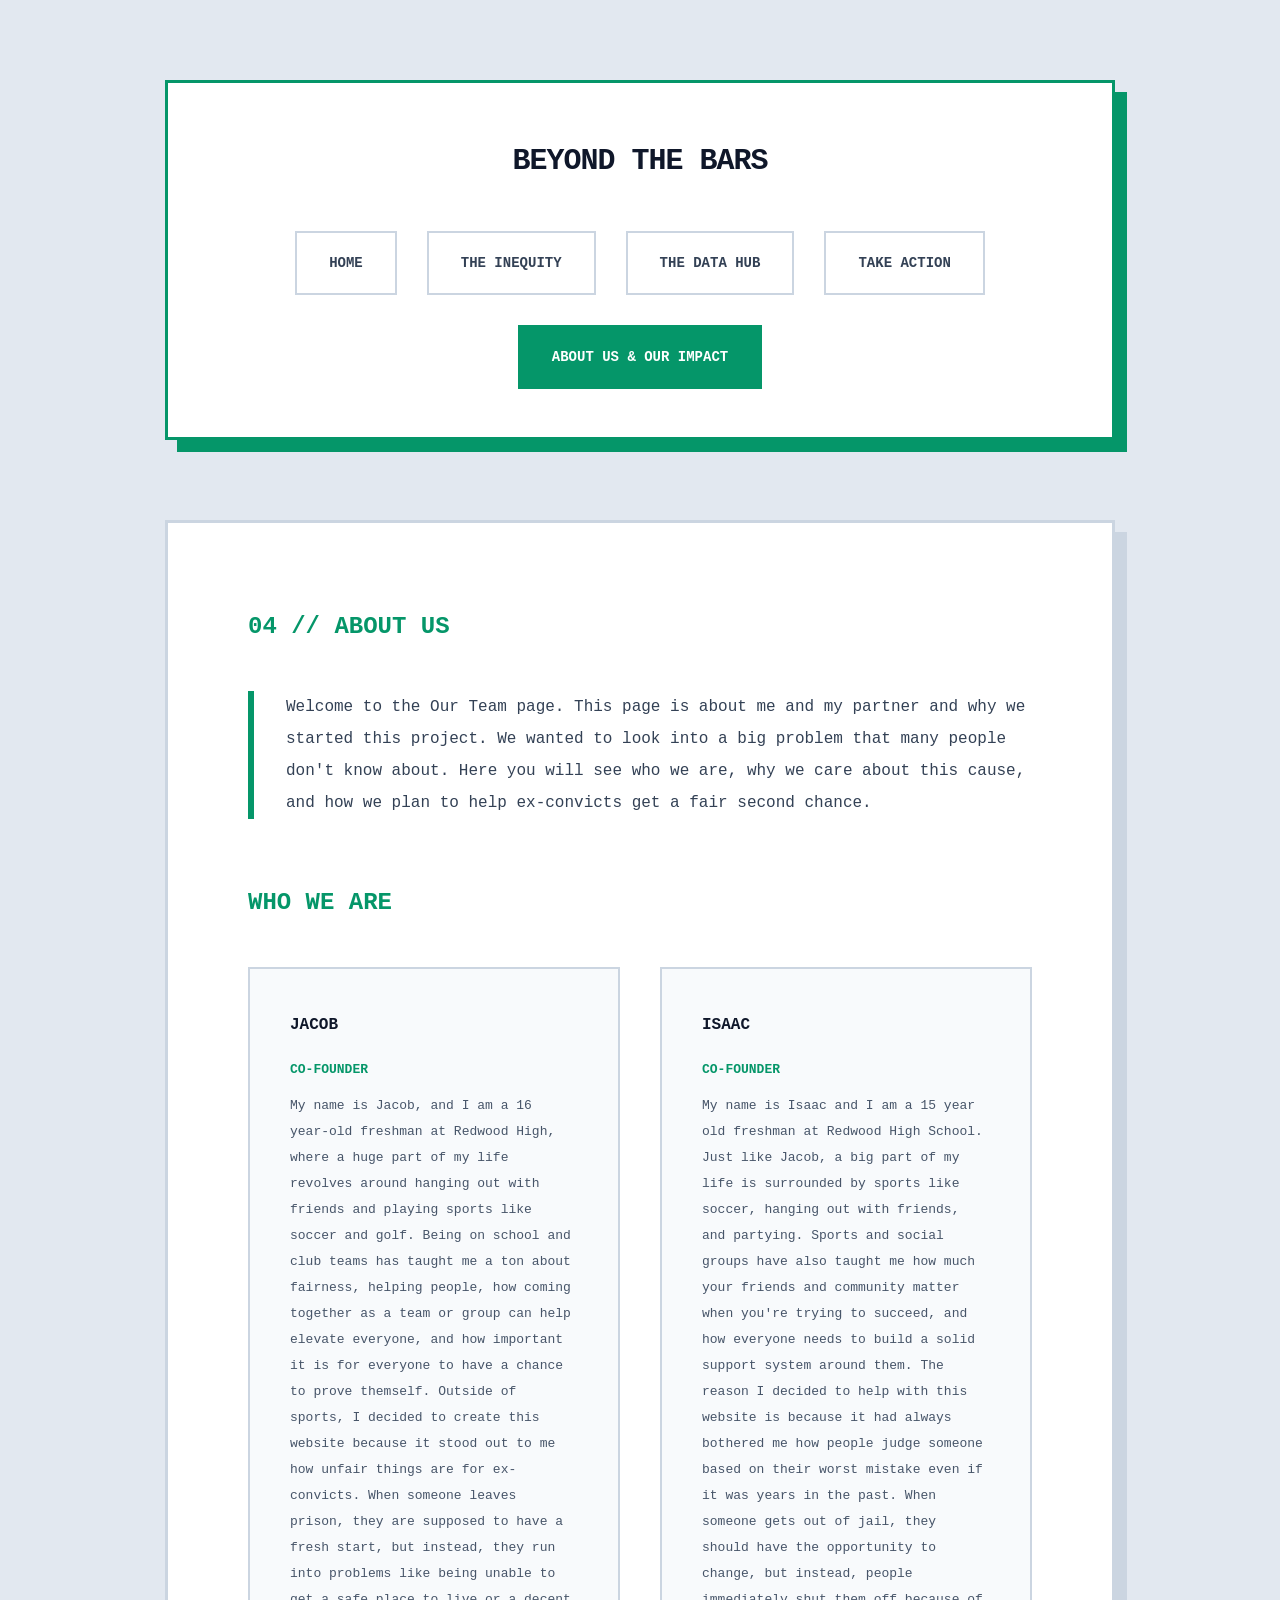
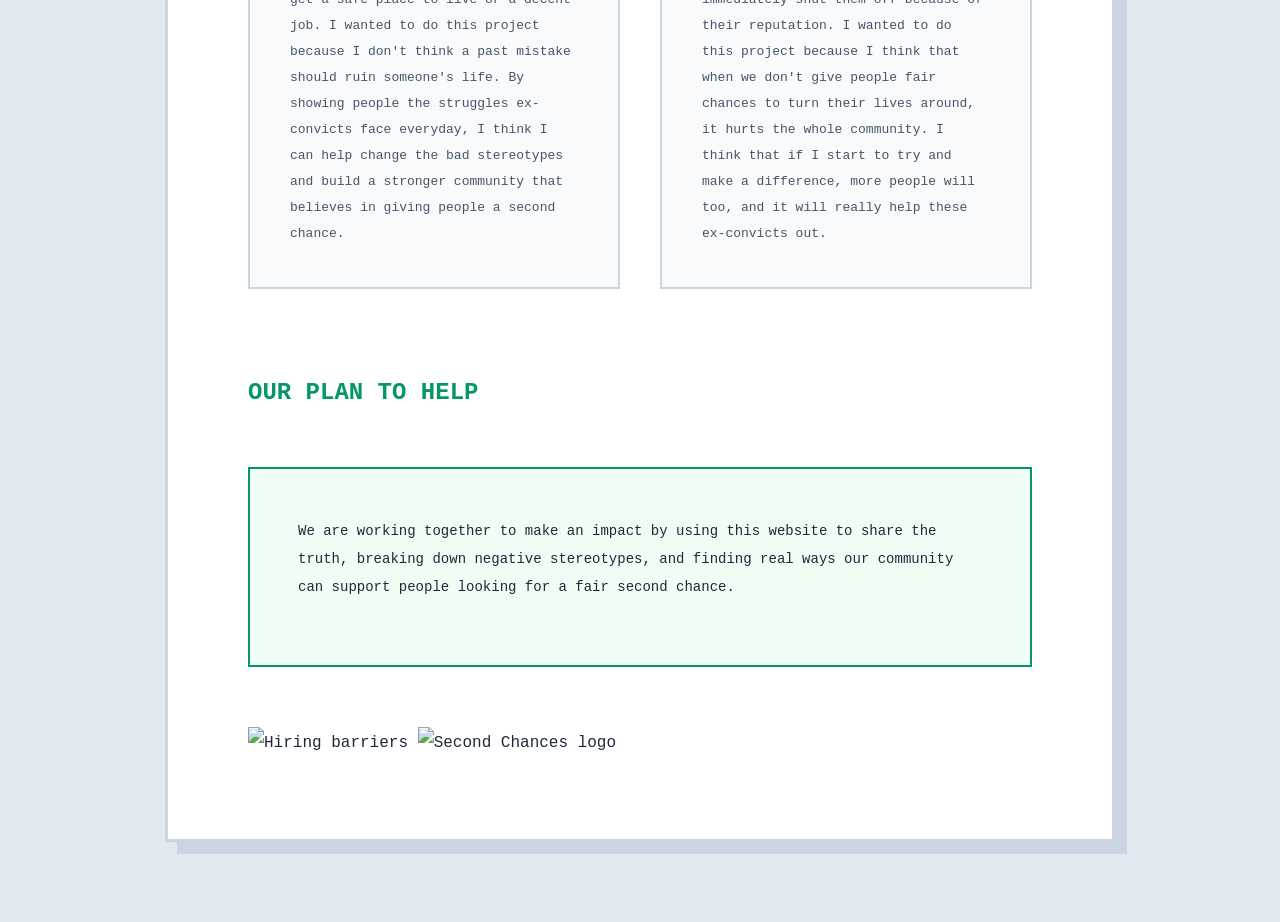
==== about.html @ 2984801b "changes" ====
<!DOCTYPE html>
<html lang="en">
<head>
    <meta charset="UTF-8">
    <meta name="viewport" content="width=device-width, initial-scale=1.0">
    <title>Beyond the Bars</title>
    <link rel="stylesheet" href="styles.css">
</head>
<body>

<div class="nav-container">
    <div class="site-title">Beyond the Bars</div>
    <nav class="nav-links">
        <a href="index.html">Home</a>
        <a href="inequity.html">The Inequity</a>
        <a href="data.html">The Data Hub</a>
        <a href="action.html">Take Action</a>
        <a href="about.html" class="active">About Us & Our Impact</a>
    </nav>
</div>

<main>
    <h2 class="section-header">04 // About Us</h2>

    <p class="page-intro">Welcome to the Our Team page. This page is about me and my partner and why we started this project. We wanted to look into a big problem that many people don't know about. Here you will see who we are, why we care about this cause, and how we plan to help ex-convicts get a fair second chance.</p>

    <h2 class="section-header" style="margin-top: 40px;">Who We Are</h2>

    <div class="grid-menu" style="margin-top: 20px;">
        
        <div class="interactive-card" style="cursor: default;">
            <h3>JACOB</h3>
            <span class="profile-role" style="font-weight: bold; color: #059669; text-transform: uppercase; font-size: 13px; display: block; margin-bottom: 10px;">Co-Founder</span>
            <p style="font-size: 13px; line-height: 2.0; color: #475569;">My name is Jacob, and I am a 16 year-old freshman at Redwood High, where a huge part of my life revolves around hanging out with friends and playing sports like soccer and golf. Being on school and club teams has taught me a ton about fairness, helping people, how coming together as a team or group can help elevate everyone, and how important it is for everyone to have a chance to prove themself. Outside of sports, I decided to create this website because it stood out to me how unfair things are for ex-convicts. When someone leaves prison, they are supposed to have a fresh start, but instead, they run into problems like being unable to get a safe place to live or a decent job. I wanted to do this project because I don't think a past mistake should ruin someone's life. By showing people the struggles ex-convicts face everyday, I think I can help change the bad stereotypes and build a stronger community that believes in giving people a second chance.</p>
        </div>

        <div class="interactive-card" style="cursor: default;">
            <h3>ISAAC</h3>
            <span class="profile-role" style="font-weight: bold; color: #059669; text-transform: uppercase; font-size: 13px; display: block; margin-bottom: 10px;">Co-Founder</span>
            <p style="font-size: 13px; line-height: 2.0; color: #475569;">My name is Isaac and I am a 15 year old freshman at Redwood High School. Just like Jacob, a big part of my life is surrounded by sports like soccer, hanging out with friends, and partying. Sports and social groups have also taught me how much your friends and community matter when you're trying to succeed, and how everyone needs to build a solid support system around them. The reason I decided to help with this website is because it had always bothered me how people judge someone based on their worst mistake even if it was years in the past. When someone gets out of jail, they should have the opportunity to change, but instead, people immediately shut them off because of their reputation. I wanted to do this project because I think that when we don't give people fair chances to turn their lives around, it hurts the whole community. I think that if I start to try and make a difference, more people will too, and it will really help these ex-convicts out.</p>
        </div>

    </div>

    <h2 class="section-header" style="margin-top: 80px;">Our Plan To Help</h2>
    
    <div class="detail-display-panel active">
        <p id="detail-text">We are working together to make an impact by using this website to share the truth, breaking down negative stereotypes, and finding real ways our community can support people looking for a fair second chance.</p>
    </div>
    
    <div class="home-card-images" style="margin-top: 60px;">
        <img src="image_b9d9db.png" alt="Hiring barriers" class="card-photo">
        <img src="B3670EBD-22E5-4513-84E0-EB4844BD3084.png" alt="Second Chances logo" class="card-photo">
    </div>
</main>

</body>
</html>
---- styles.css ----
/* style.css */

* {
    box-sizing: border-box;
    margin: 0;
    padding: 0;
}

body {
    font-family: 'Courier New', Courier, monospace; /* Keeps the large, raw monospace type */
    background-color: #e2e8f0; /* Bright, clean light slate background */
    color: #1e293b; /* Dark text for high readability */
    padding: 80px 40px; /* Double-spaced padding */
    display: flex;
    flex-direction: column;
    align-items: center;
    line-height: 2.0; /* Global double spacing for regular text elements */
}

/* Structural Neo-Brutalist Header */
.nav-container {
    width: 100%;
    max-width: 950px;
    background-color: #ffffff; /* Sharp white contrast box */
    border: 3px solid #059669; /* Thick, bold electric mint border */
    padding: 48px; /* Double-spaced inner container padding */
    display: flex;
    flex-direction: column;
    align-items: center;
    gap: 40px; /* Double-spaced gap between title and navigation links */
    box-shadow: 12px 12px 0px #059669; /* Thick flat offset shadow */
    margin-bottom: 80px; /* Double-spaced margin below the main header */
}

.logo-area {
    display: flex;
    align-items: center;
    gap: 32px; /* Double-spaced gap between the logo image and brand title text */
}

.logo-img {
    width: 60px;
    height: 60px;
    border: 3px solid #059669; /* Match mint theme */
    object-fit: cover;
}

.site-title {
    font-size: 30px; 
    font-weight: 900;
    color: #0f172a;
    text-transform: uppercase;
    letter-spacing: -1px;
}

/* Geometric Navigation Menu Links */
.nav-links {
    display: flex;
    flex-wrap: wrap;
    justify-content: center;
    gap: 30px; /* Double-spaced horizontal gap spacing between navigation buttons */
}

.nav-links a {
    color: #334155;
    text-decoration: none;
    font-size: 14px;
    font-weight: bold;
    text-transform: uppercase;
    padding: 16px 32px; /* Double-spaced clickable area padding around text */
    border: 2px solid #cbd5e1;
    transition: all 0.15s ease;
}

.nav-links a:hover {
    color: #059669;
    border-color: #059669;
    background-color: #ecfdf5; /* Soft mint hover glow */
}

/* Stark toggle state for active item */
.nav-links a.active {
    color: #ffffff;
    background-color: #059669; /* Solid vibrant mint block filling the active link */
    border-color: #059669;
}

/* Core Main Window Module */
main {
    width: 100%;
    max-width: 950px;
    background-color: #ffffff;
    border: 3px solid #cbd5e1;
    padding: 80px; /* Double-spaced interior padding for main body box */
    box-shadow: 12px 12px 0px #cbd5e1; /* Large offset shadow block */
}

.page-intro {
    font-size: 16px;
    line-height: 2.0; /* Strict double spacing for intro paragraphs */
    color: #334155;
    margin-bottom: 60px; /* Double-spaced separation margin */
    border-left: 6px solid #059669; /* Extra thick mint vertical flag line */
    padding-left: 32px; /* Double-spaced left text indentation */
}

.section-header {
    font-size: 24px;
    font-weight: 800;
    color: #059669; /* Mint green headings */
    text-transform: uppercase;
    margin-bottom: 40px; /* Double-spaced gap below sections */
}

/* Sharp Asymmetrical Grid Cards */
.grid-menu {
    display: grid;
    grid-template-columns: repeat(auto-fit, minmax(200px, 1fr));
    gap: 40px; /* Double-spaced grid row and column spacing */
    margin-top: 80px; /* Double-spaced separation from body content */
}

.interactive-card {
    background-color: #f8fafc;
    border: 2px solid #cbd5e1;
    padding: 40px; /* Double-spaced cell spacing inner container padding */
    cursor: pointer;
    transition: all 0.2s ease;
}

.interactive-card:hover {
    border-color: #059669;
    transform: translate(-4px, -4px);
    box-shadow: 8px 8px 0px #059669;
}

.interactive-card.selected {
    border-color: #059669;
    background-color: #f0fdf4; /* Light mint card fill when clicked */
    box-shadow: 8px 8px 0px #059669;
}

.interactive-card h3 {
    font-size: 16px;
    color: #0f172a;
    text-transform: uppercase;
    margin-bottom: 16px; /* Double-spaced margin below element headers */
}

.interactive-card p {
    font-size: 13px;
    color: #475569;
    line-height: 2.0; /* Double spacing within description fragments */
}

/* Split-Panel Detail Readout Box (Home Page Dynamic Box) */
.detail-display-panel {
    margin-top: 50px; /* Double-spaced vertical offset separation */
    background-color: #f8fafc;
    border: 2px dashed #059669;
    padding: 48px; /* Double-spaced data print box block interior */
    min-height: 200px; /* Expanded layout footprint height */
}

.detail-display-panel.active {
    border-style: solid;
    background-color: #f0fdf4;
}

#detail-text {
    font-size: 14px;
    line-height: 2.0; /* Strict double spacing inside the live console readouts */
    color: #1e293b;
}

/* Clean list setups for content pages */
.question-list {
    list-style: none;
    margin-top: 40px; /* Double-spaced offset from section divider */
}

.question-list li {
    background-color: #f8fafc;
    padding: 32px; /* Double-spaced question entry row height */
    border: 1px solid #cbd5e1;
    margin-bottom: 24px; /* Double-spaced gaps separating the multi-part choices */
    font-size: 15px;
    line-height: 2.0; /* Strict double text space rendering */
}

.question-list li strong {
    color: #059669;
}

/* Dropdown Inline Slide-Out Panel */
.inline-panel {
    display: none; 
    margin-top: 30px; /* Double-spaced split height separation */
    background-color: #f8fafc;
    border-top: 2px dashed #059669;
    padding: 40px 0 0 0; /* Expanded top offset container space */
    width: 100%;
}

/* Triggers when interactive card block holds the active '.selected' state */
.interactive-card.selected .inline-panel {
    display: block;
}

/* Data Notes Text Formats inside dropdowns */
.notes-breakdown {
    text-align: left;
    margin-top: 30px; /* Double-spaced block margin */
}

.note-item {
    margin-bottom: 36px; /* Strict double spacing between separate notes blocks */
    padding-bottom: 24px; /* Strict double padding before decorative lines */
    border-bottom: 1px dashed #cbd5e1;
}

.note-item:last-child {
    border-bottom: none;
    margin-bottom: 0;
    padding-bottom: 0;
}

.note-item h4 {
    color: #0f172a;
    font-size: 15px;
    text-transform: uppercase;
    margin-bottom: 12px; /* Double-spaced block text title gap */
}

.note-item p {
    color: #334155;
    font-size: 14px;
    line-height: 2.0; /* Core research text data double-spacing */
    margin: 0;
}

.content-placeholder {
    margin-top: 60px; /* Double-spaced system break spacing */
    padding: 40px; /* Double-spaced internal area size */
    border: 2px dashed #cbd5e1;
    color: #64748b;
    font-style: italic;
    font-size: 14px;
    line-height: 2.0;
}
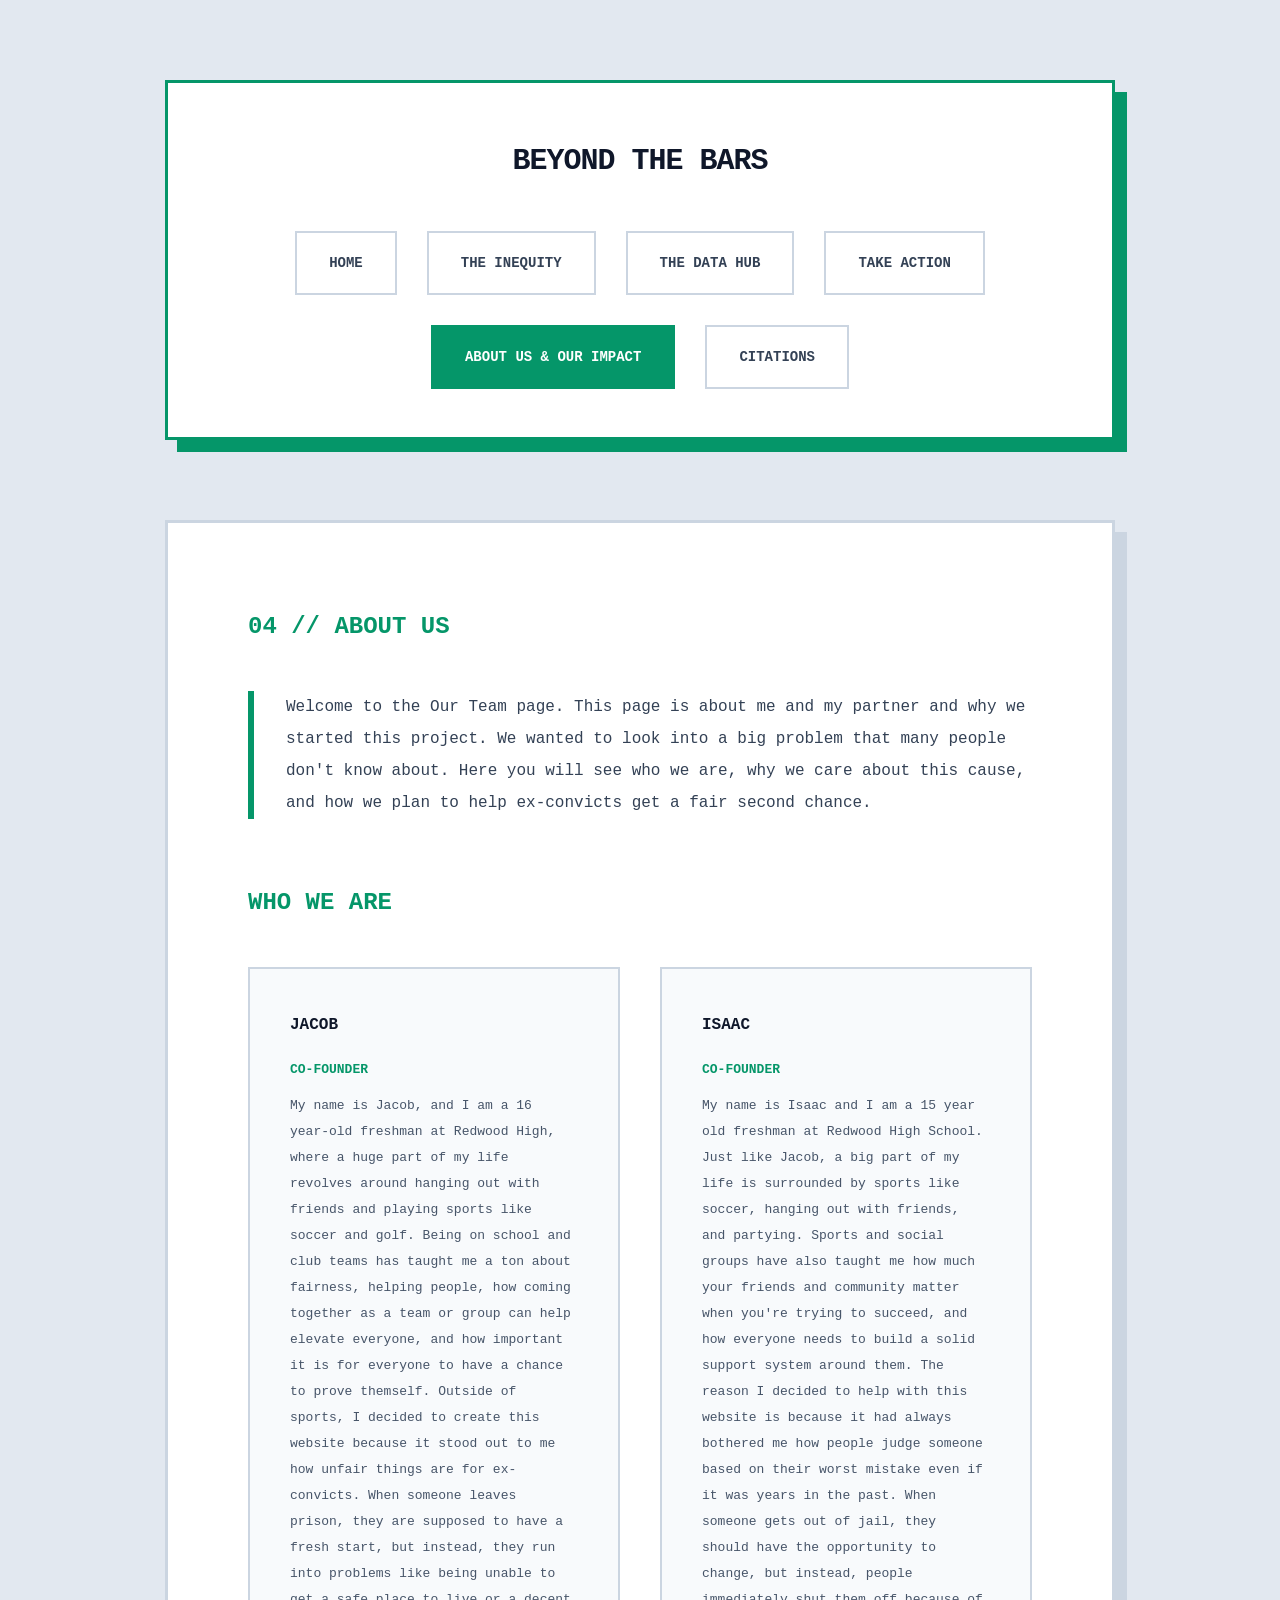
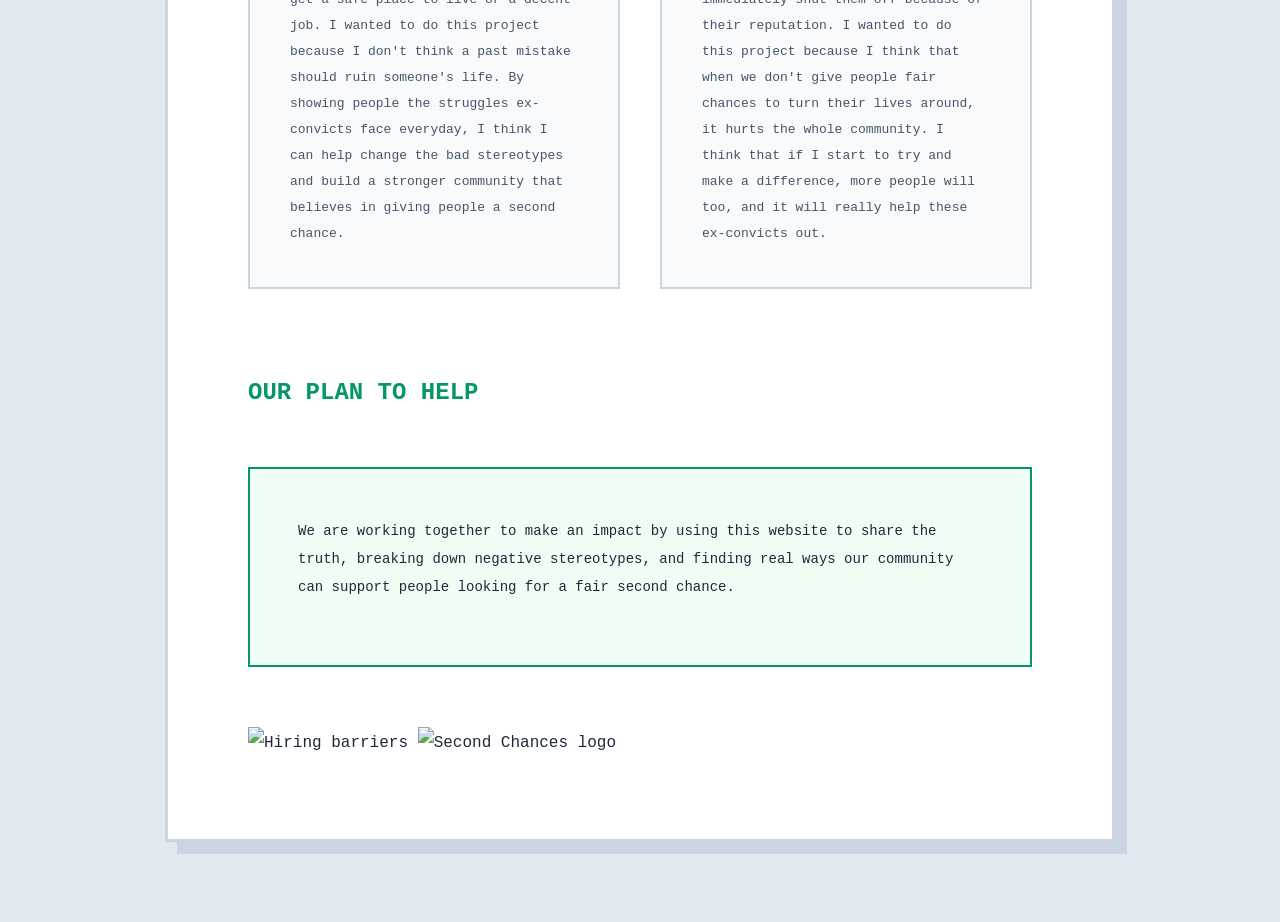
==== commit 7e02a95f: "changes" ====
--- a/about.html
+++ b/about.html
@@ -16,6 +16,7 @@
         <a href="data.html">The Data Hub</a>
         <a href="action.html">Take Action</a>
         <a href="about.html" class="active">About Us & Our Impact</a>
+        <a href="citations.html">Citations</a>
     </nav>
 </div>
 
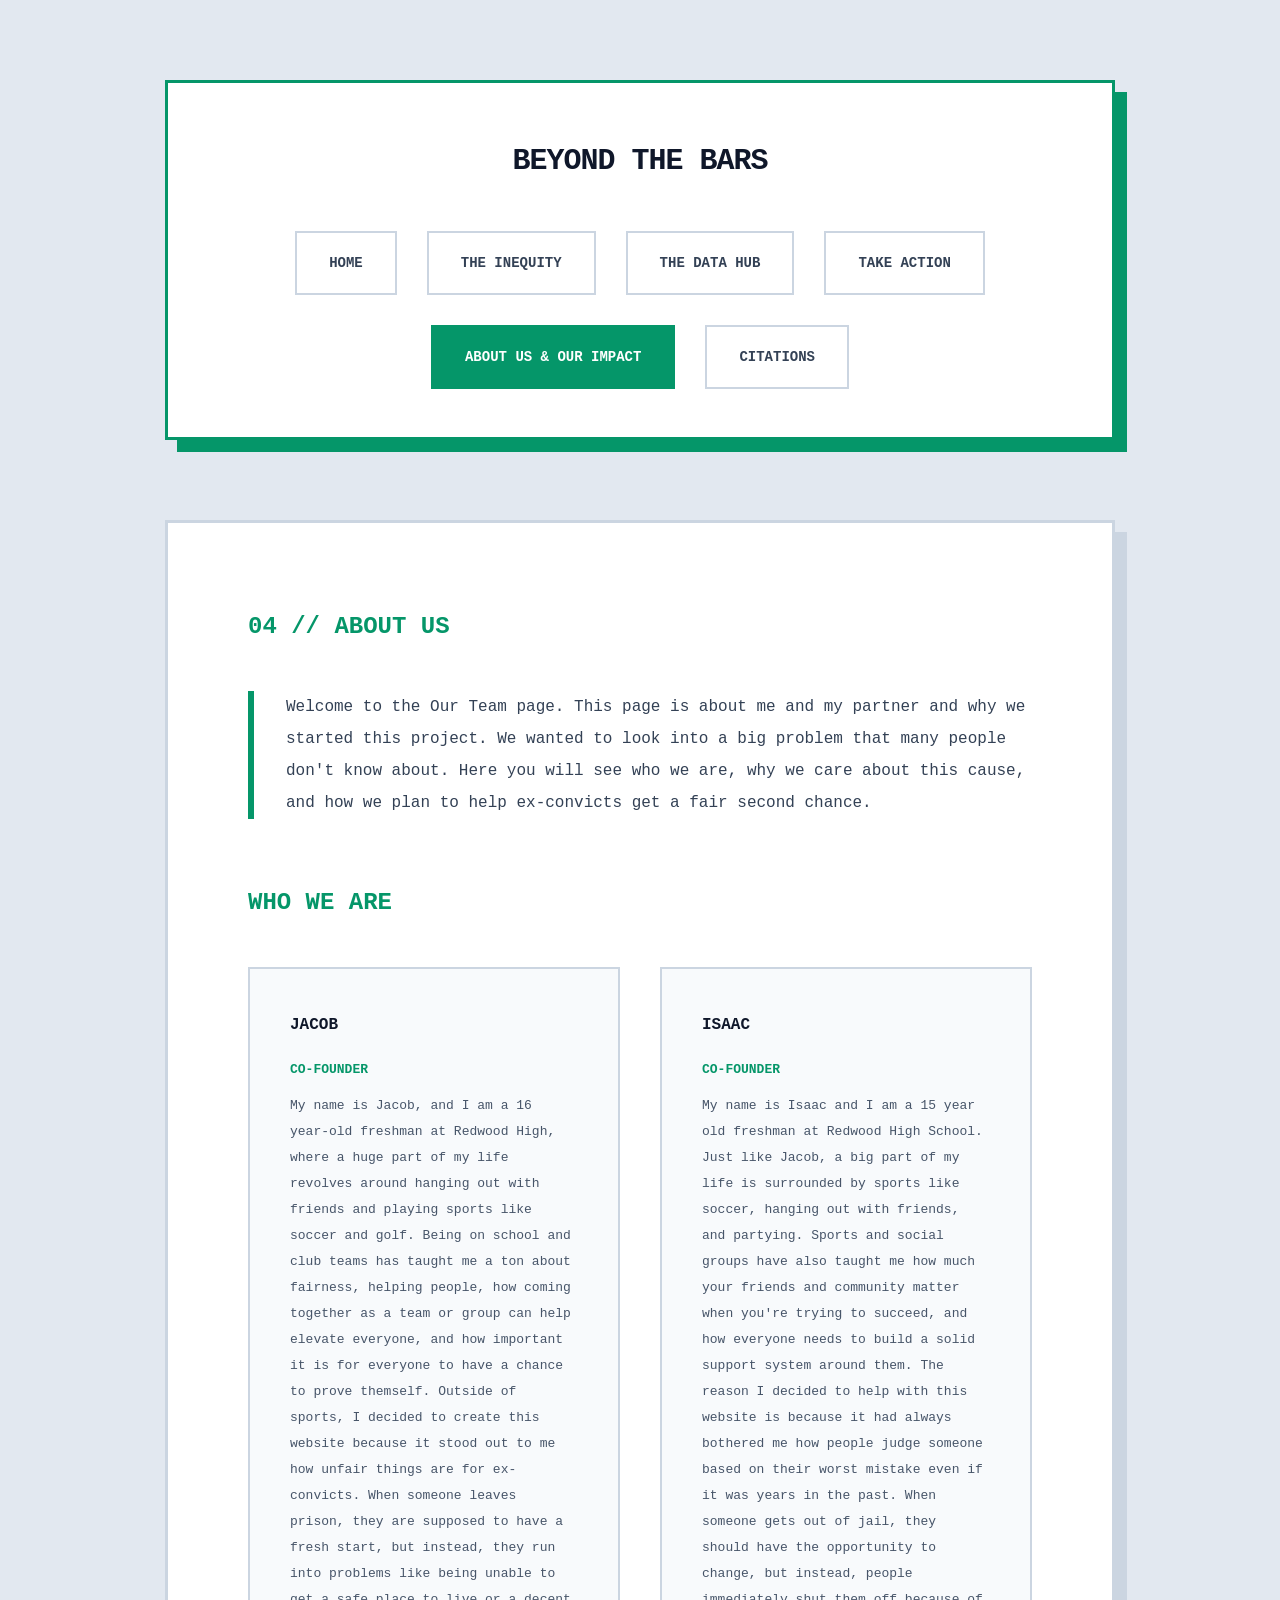
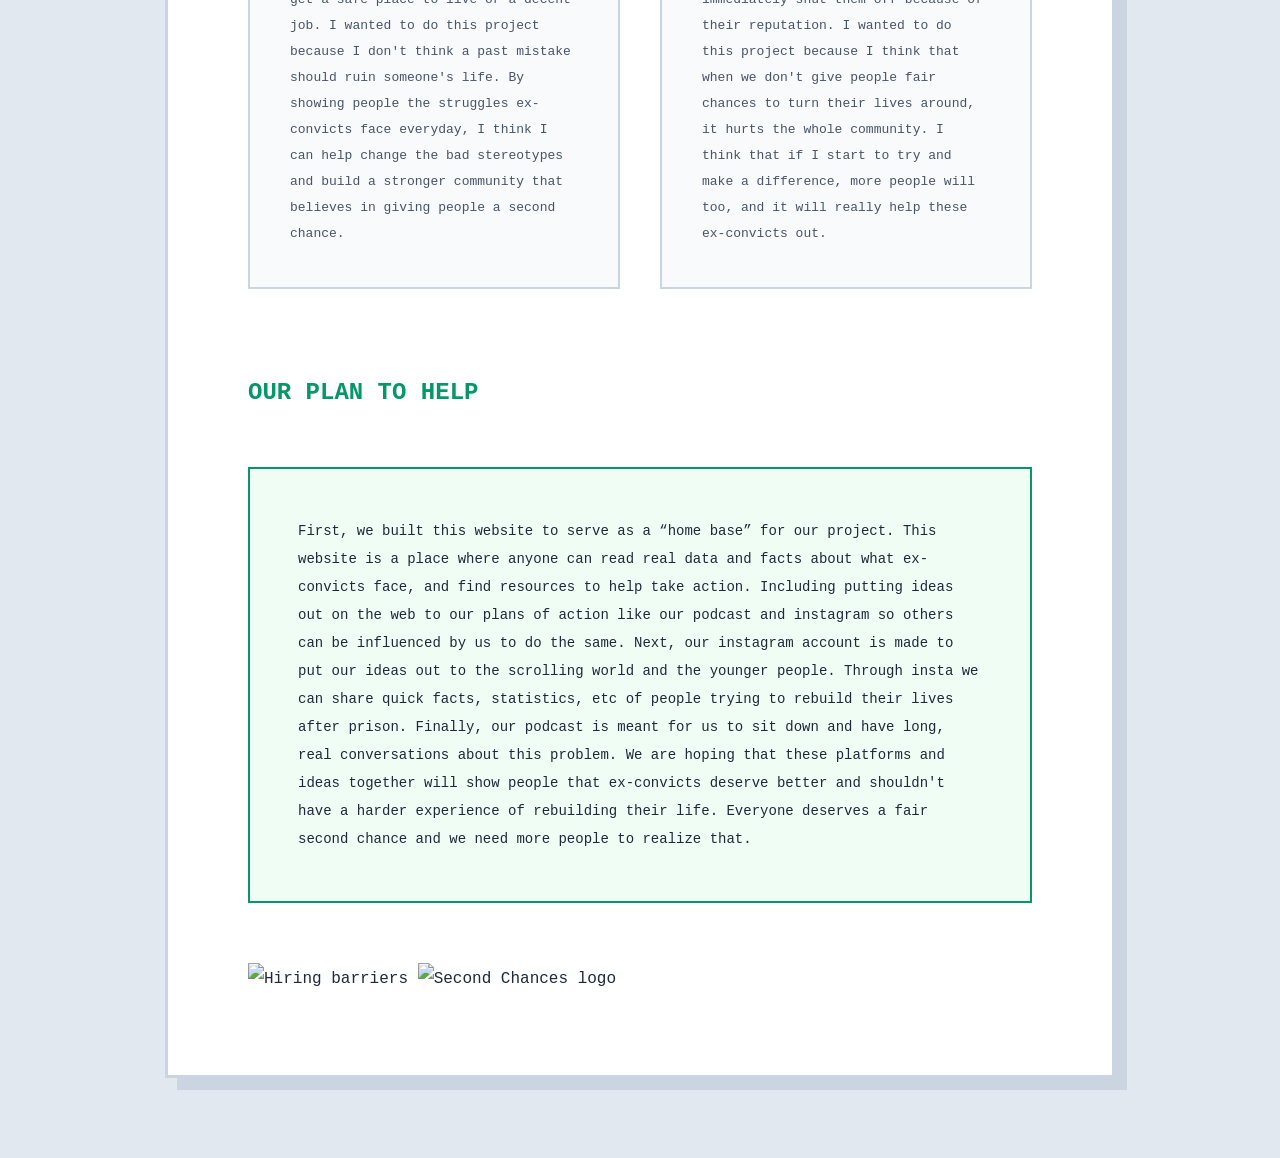
==== commit 4c88175c: "changes" ====
--- a/about.html
+++ b/about.html
@@ -46,7 +46,12 @@
     <h2 class="section-header" style="margin-top: 80px;">Our Plan To Help</h2>
     
     <div class="detail-display-panel active">
-        <p id="detail-text">We are working together to make an impact by using this website to share the truth, breaking down negative stereotypes, and finding real ways our community can support people looking for a fair second chance.</p>
+        <p id="detail-text">First, we built this website to serve as a “home base” for our project. This website is a place where anyone can read real data and facts about what ex-convicts face, and find resources to help take action. Including putting ideas out on the web to our plans of action like our podcast and instagram so others can be influenced by us to do the same.
+
+Next, our instagram account is made to put our ideas out to the scrolling world and the younger people. Through insta we can share quick facts, statistics, etc of people trying to rebuild their lives after prison. 
+
+Finally, our podcast is meant for us to sit down and have long, real conversations about this problem. We are hoping that these platforms and ideas together will show people that ex-convicts deserve better and shouldn't have a harder experience of rebuilding their life. Everyone deserves a fair second chance and we need more people to realize that.
+</p>
     </div>
     
     <div class="home-card-images" style="margin-top: 60px;">
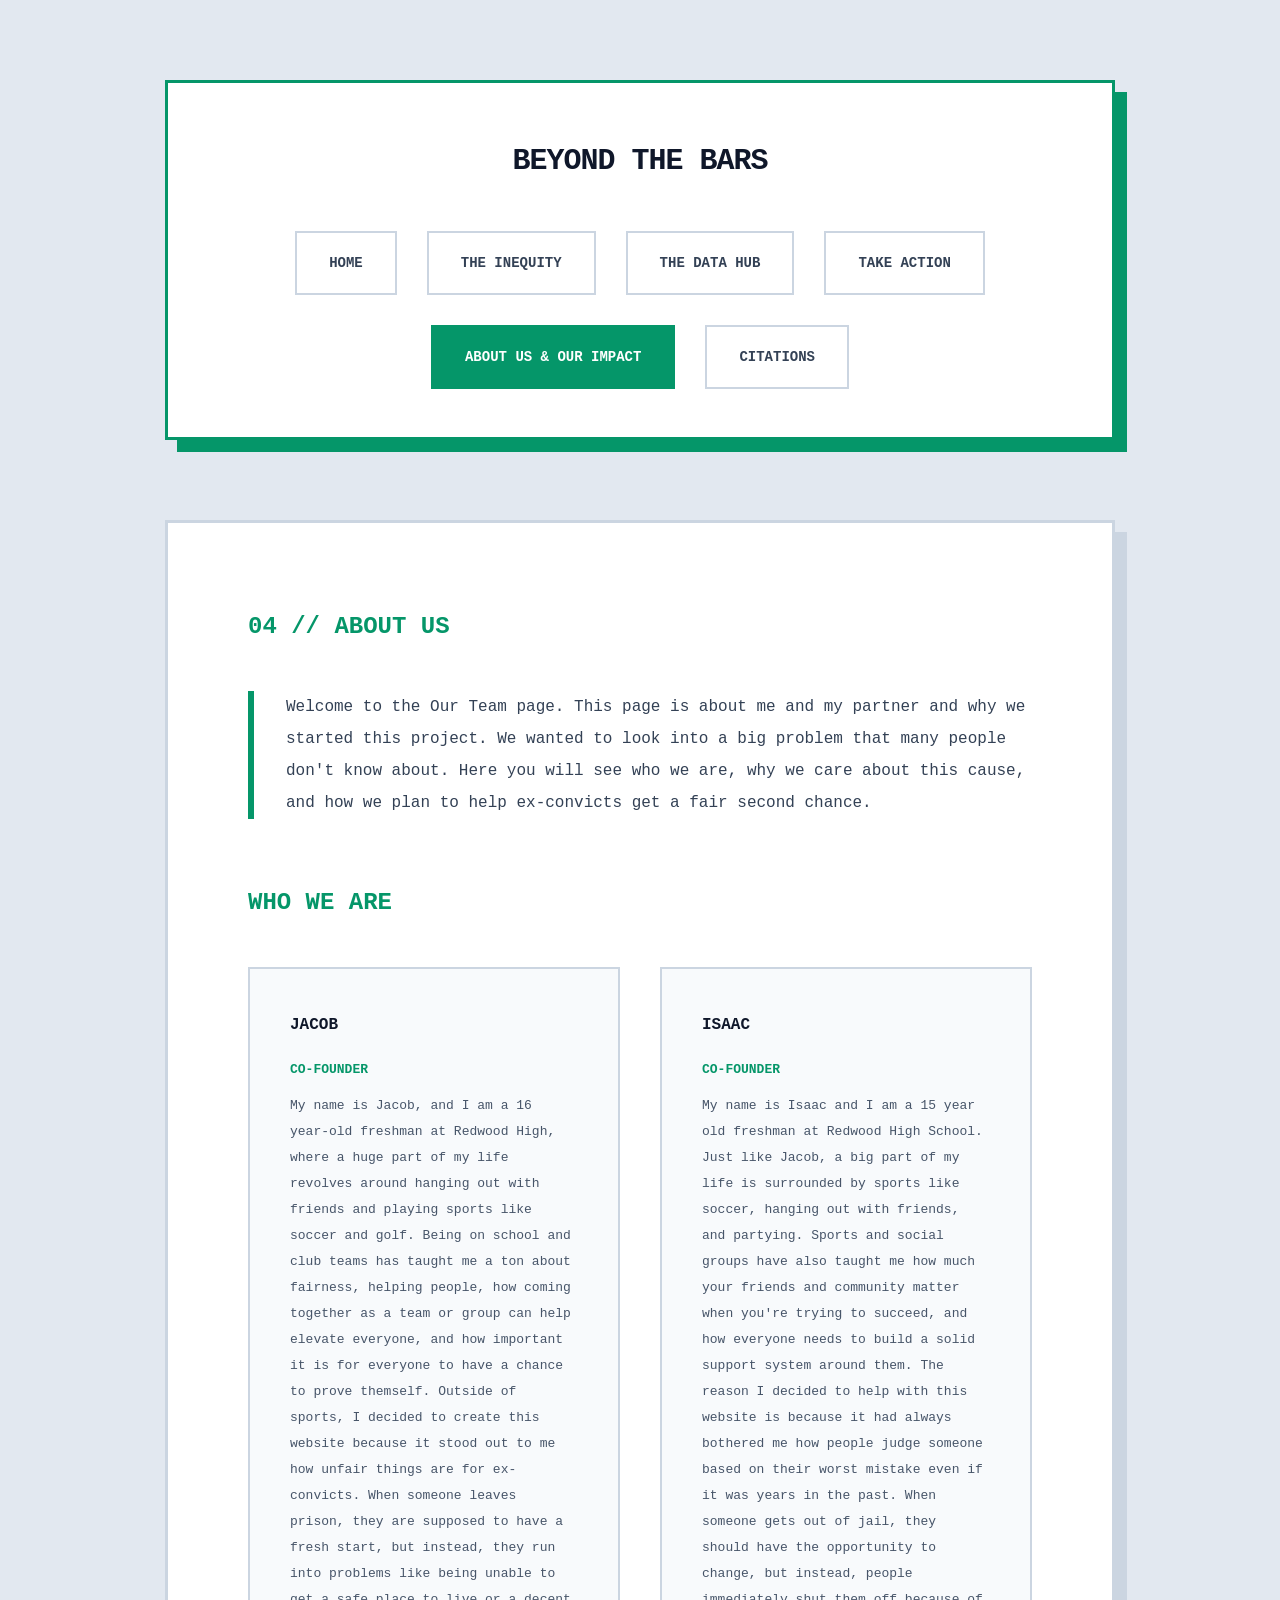
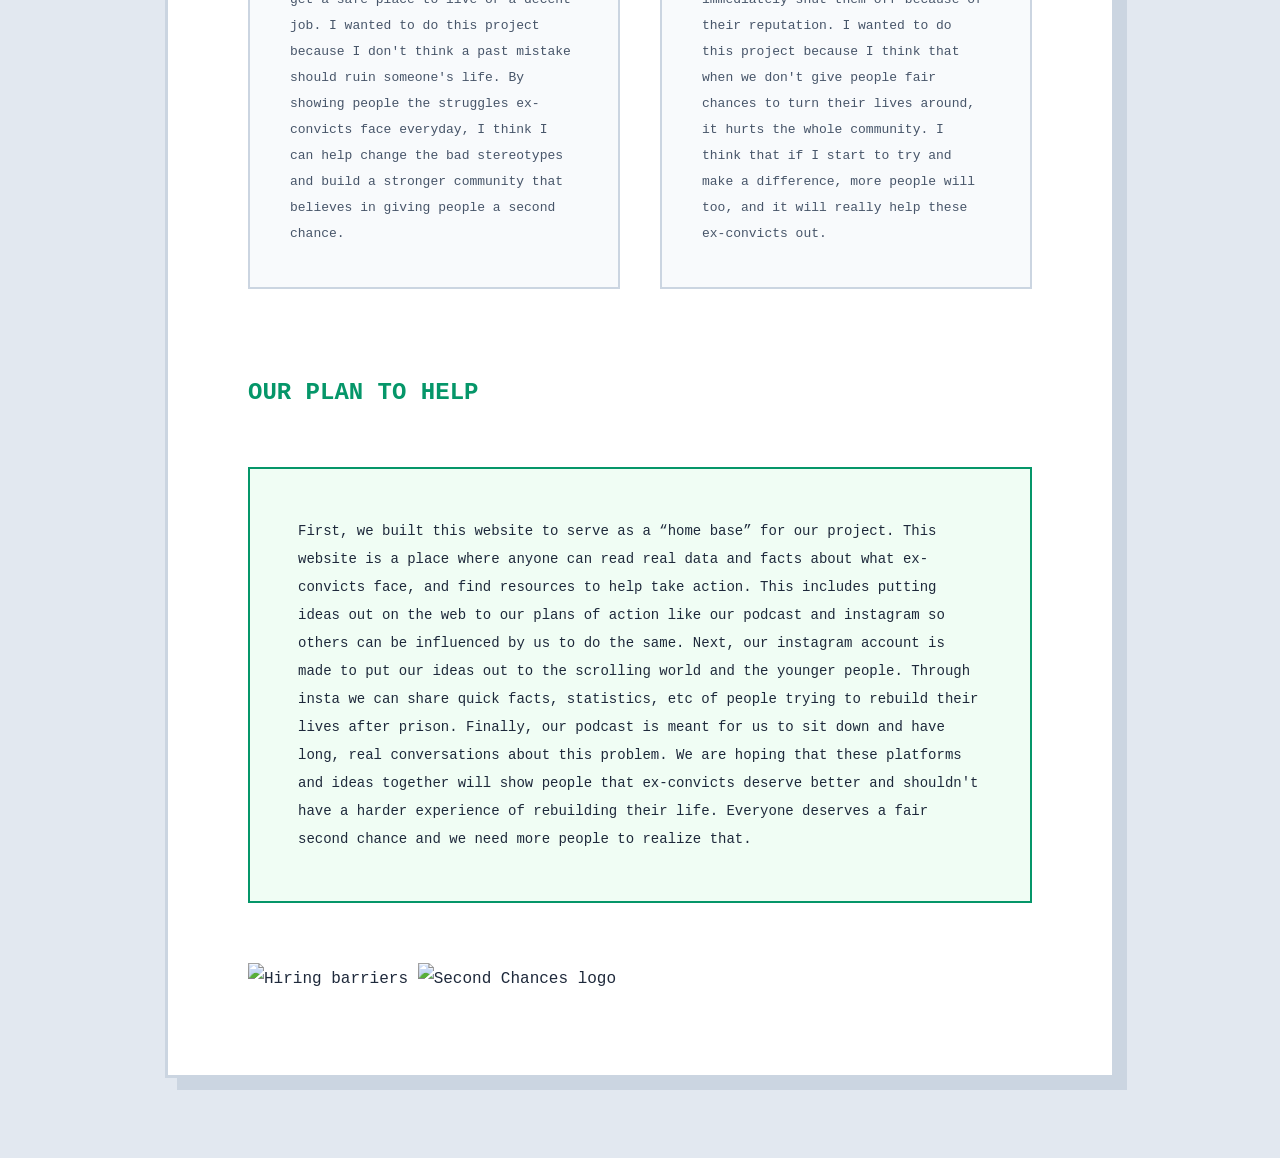
==== commit 5baeb46f: "changes" ====
--- a/about.html
+++ b/about.html
@@ -46,7 +46,7 @@
     <h2 class="section-header" style="margin-top: 80px;">Our Plan To Help</h2>
     
     <div class="detail-display-panel active">
-        <p id="detail-text">First, we built this website to serve as a “home base” for our project. This website is a place where anyone can read real data and facts about what ex-convicts face, and find resources to help take action. Including putting ideas out on the web to our plans of action like our podcast and instagram so others can be influenced by us to do the same.
+        <p id="detail-text">First, we built this website to serve as a “home base” for our project. This website is a place where anyone can read real data and facts about what ex-convicts face, and find resources to help take action. This includes putting ideas out on the web to our plans of action like our podcast and instagram so others can be influenced by us to do the same.
 
 Next, our instagram account is made to put our ideas out to the scrolling world and the younger people. Through insta we can share quick facts, statistics, etc of people trying to rebuild their lives after prison. 
 
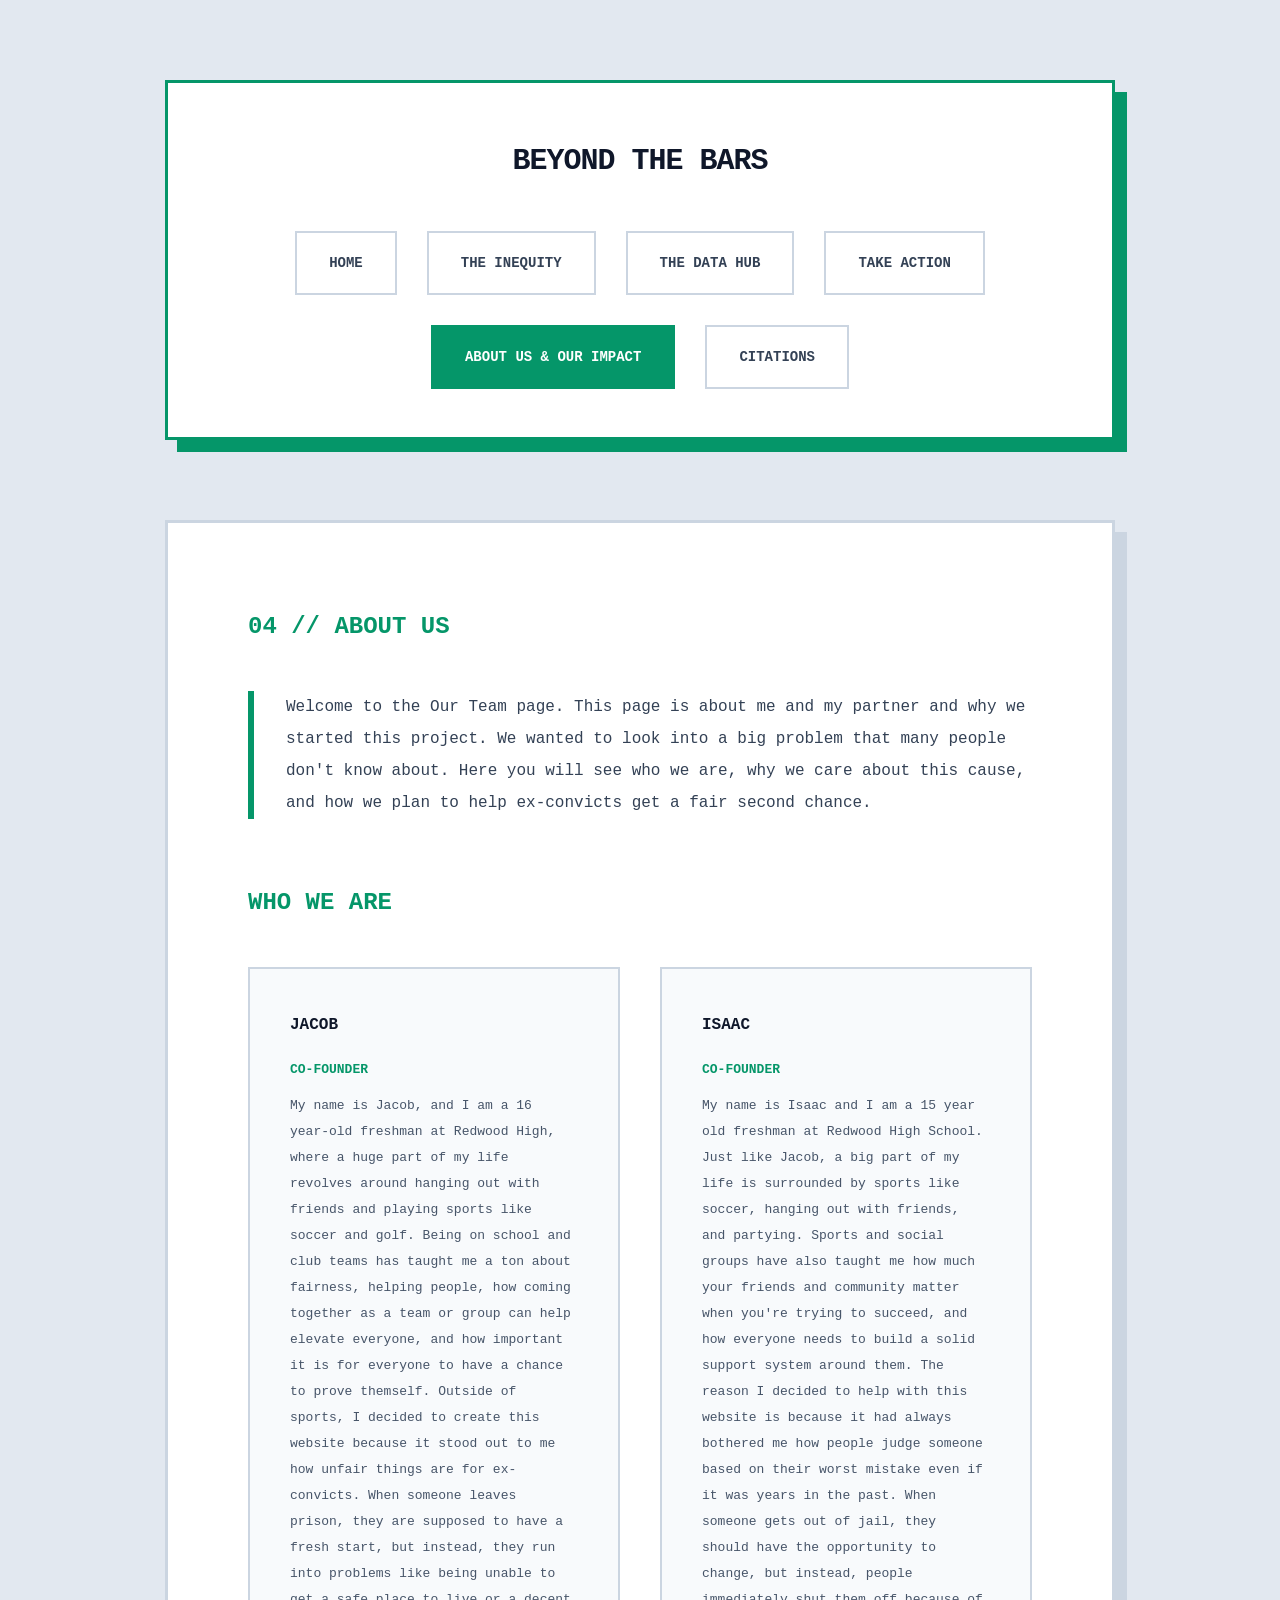
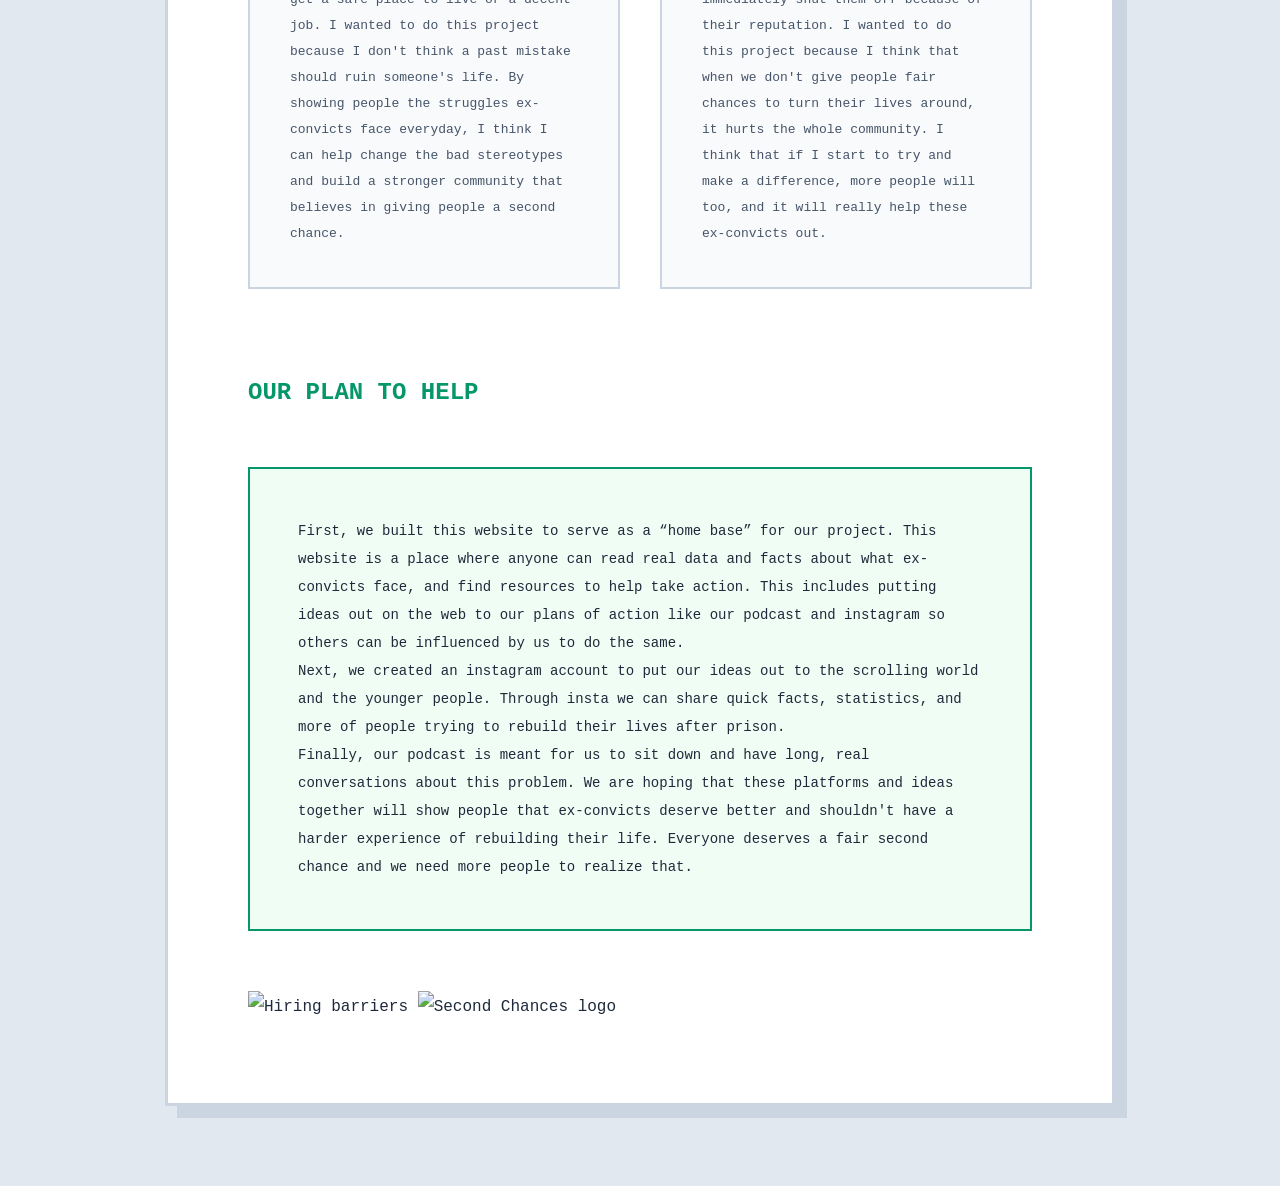
==== commit 7cbeee37: "changes" ====
--- a/about.html
+++ b/about.html
@@ -46,12 +46,11 @@
     <h2 class="section-header" style="margin-top: 80px;">Our Plan To Help</h2>
     
     <div class="detail-display-panel active">
-        <p id="detail-text">First, we built this website to serve as a “home base” for our project. This website is a place where anyone can read real data and facts about what ex-convicts face, and find resources to help take action. This includes putting ideas out on the web to our plans of action like our podcast and instagram so others can be influenced by us to do the same.
+        <p id="detail-text">First, we built this website to serve as a “home base” for our project. This website is a place where anyone can read real data and facts about what ex-convicts face, and find resources to help take action. This includes putting ideas out on the web to our plans of action like our podcast and instagram so others can be influenced by us to do the same.</p>
 
-Next, our instagram account is made to put our ideas out to the scrolling world and the younger people. Through insta we can share quick facts, statistics, etc of people trying to rebuild their lives after prison. 
+        <p id="detail-text">Next, we created an instagram account to put our ideas out to the scrolling world and the younger people. Through insta we can share quick facts, statistics, and more of people trying to rebuild their lives after prison.</p>
 
-Finally, our podcast is meant for us to sit down and have long, real conversations about this problem. We are hoping that these platforms and ideas together will show people that ex-convicts deserve better and shouldn't have a harder experience of rebuilding their life. Everyone deserves a fair second chance and we need more people to realize that.
-</p>
+        <p id="detail-text">Finally, our podcast is meant for us to sit down and have long, real conversations about this problem. We are hoping that these platforms and ideas together will show people that ex-convicts deserve better and shouldn't have a harder experience of rebuilding their life. Everyone deserves a fair second chance and we need more people to realize that.</p>
     </div>
     
     <div class="home-card-images" style="margin-top: 60px;">
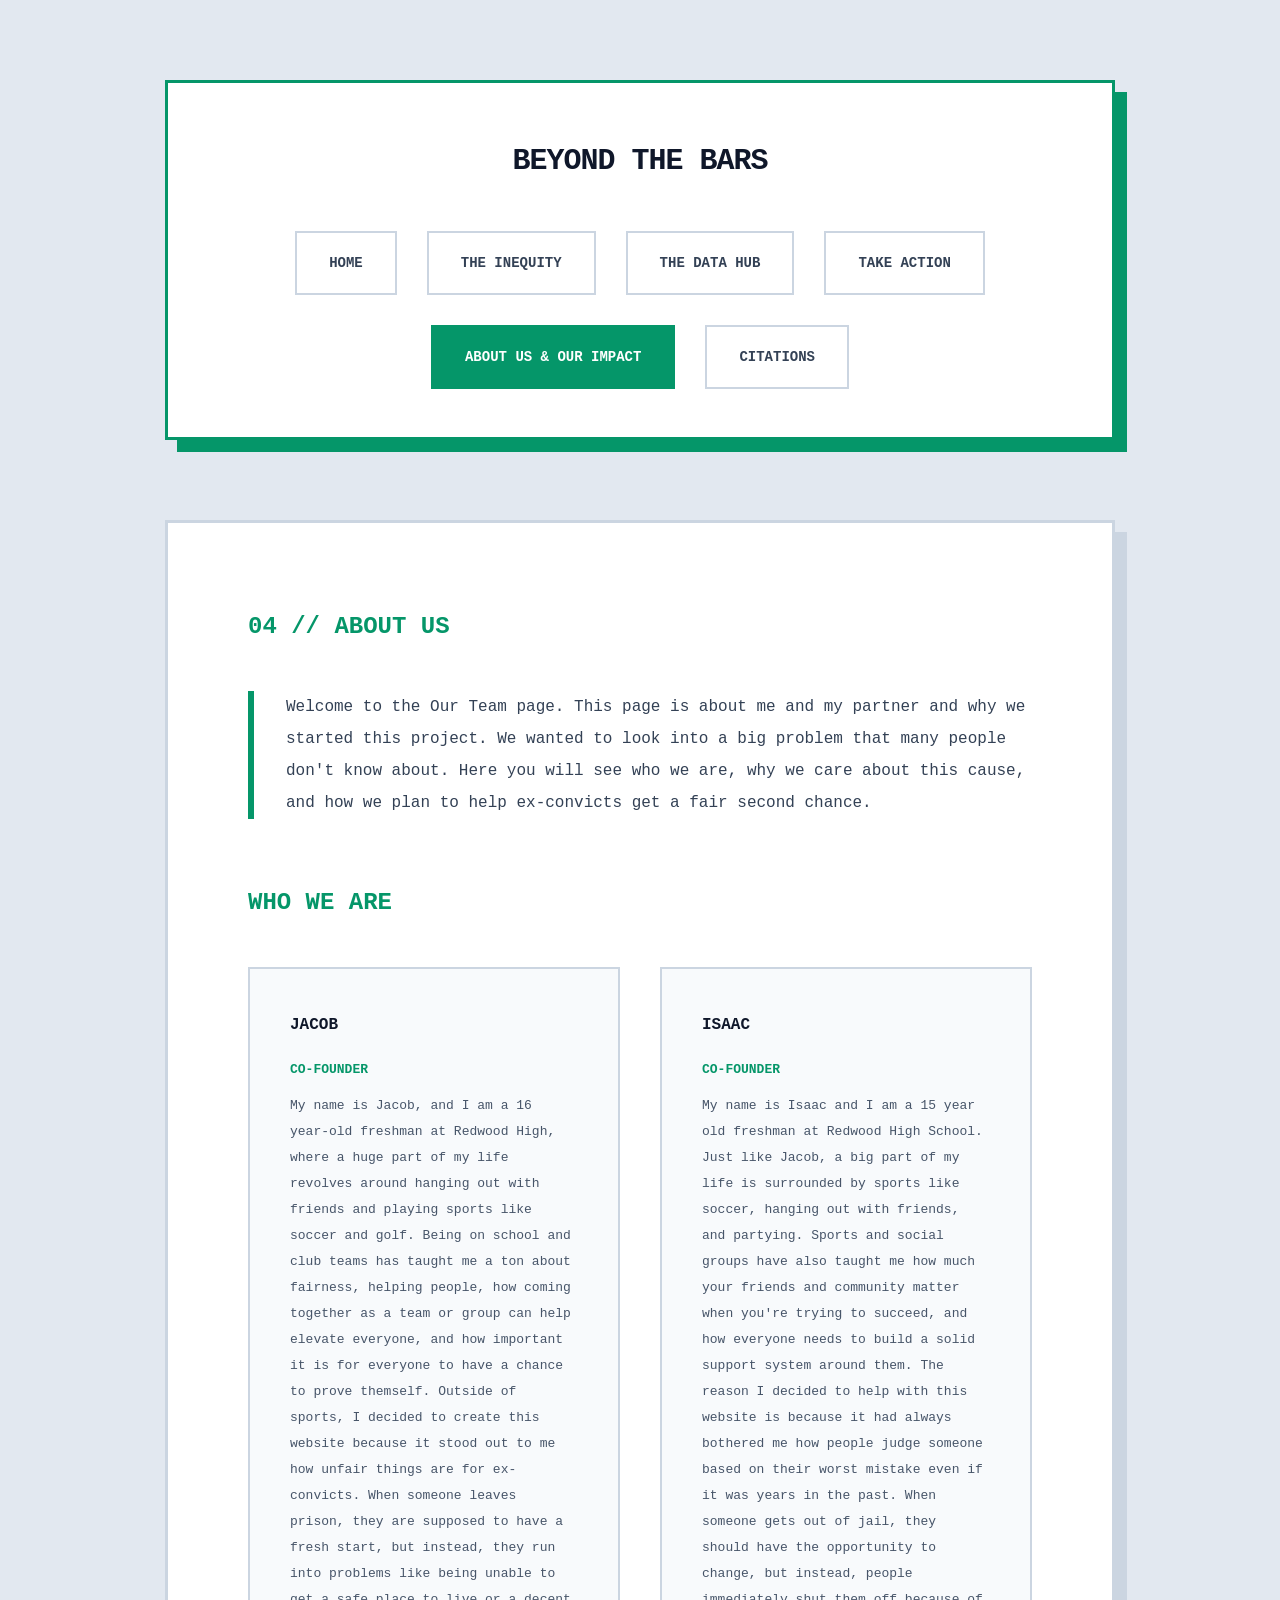
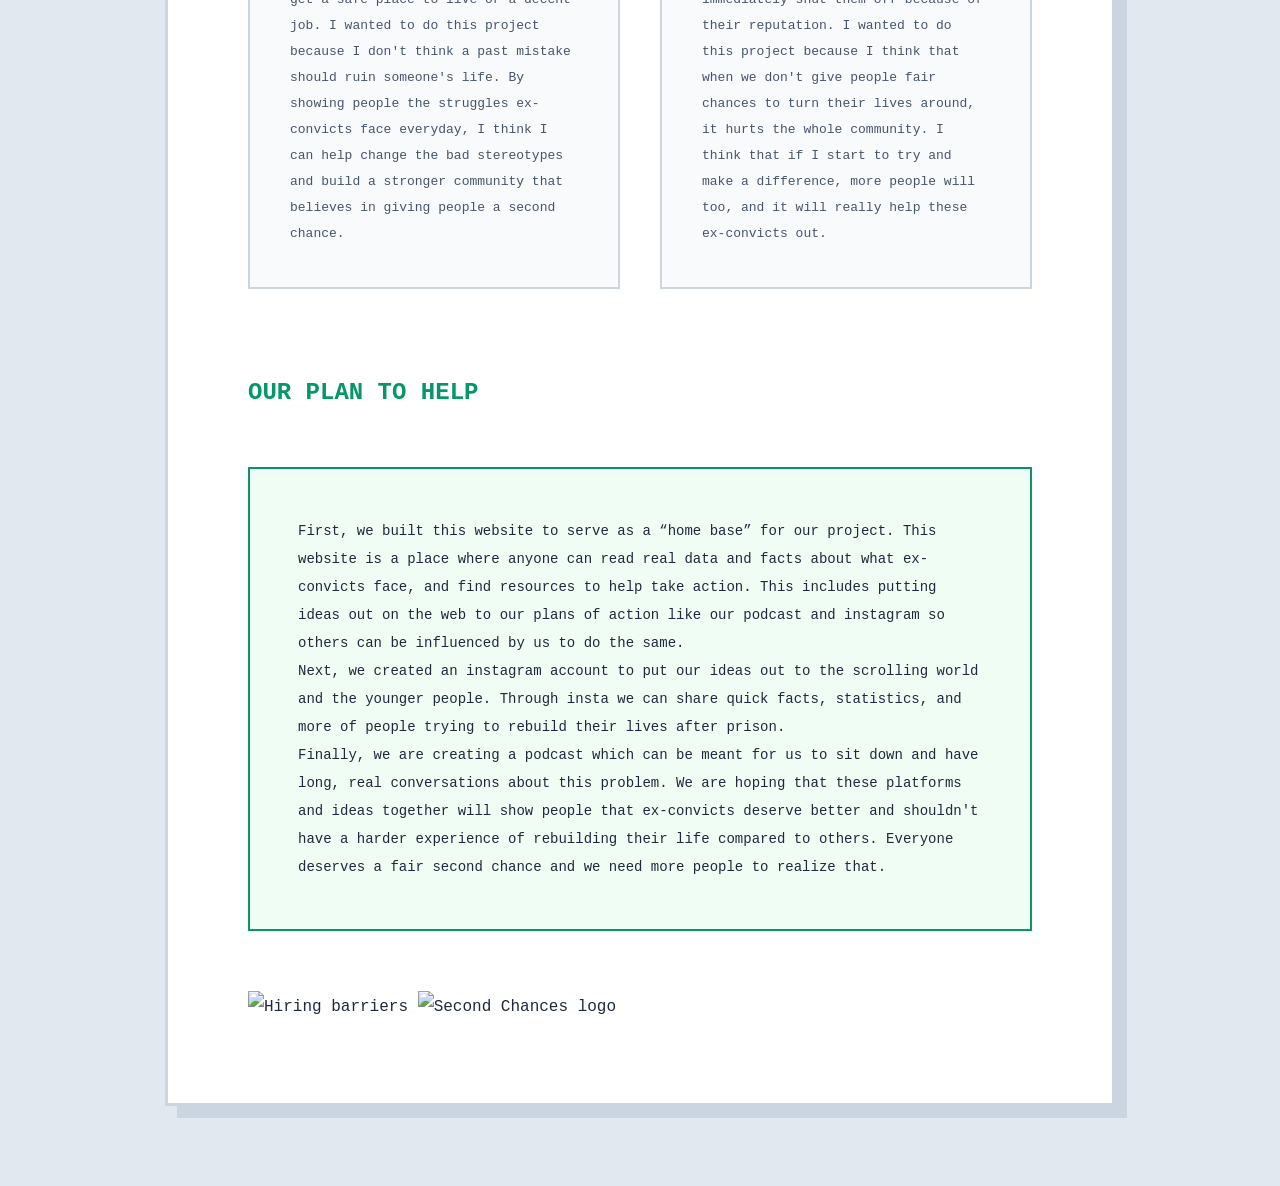
==== commit d2608f52: "changes" ====
--- a/about.html
+++ b/about.html
@@ -50,7 +50,7 @@
 
         <p id="detail-text">Next, we created an instagram account to put our ideas out to the scrolling world and the younger people. Through insta we can share quick facts, statistics, and more of people trying to rebuild their lives after prison.</p>
 
-        <p id="detail-text">Finally, our podcast is meant for us to sit down and have long, real conversations about this problem. We are hoping that these platforms and ideas together will show people that ex-convicts deserve better and shouldn't have a harder experience of rebuilding their life. Everyone deserves a fair second chance and we need more people to realize that.</p>
+        <p id="detail-text">Finally, we are creating a podcast which can be meant for us to sit down and have long, real conversations about this problem. We are hoping that these platforms and ideas together will show people that ex-convicts deserve better and shouldn't have a harder experience of rebuilding their life compared to others. Everyone deserves a fair second chance and we need more people to realize that.</p>
     </div>
     
     <div class="home-card-images" style="margin-top: 60px;">
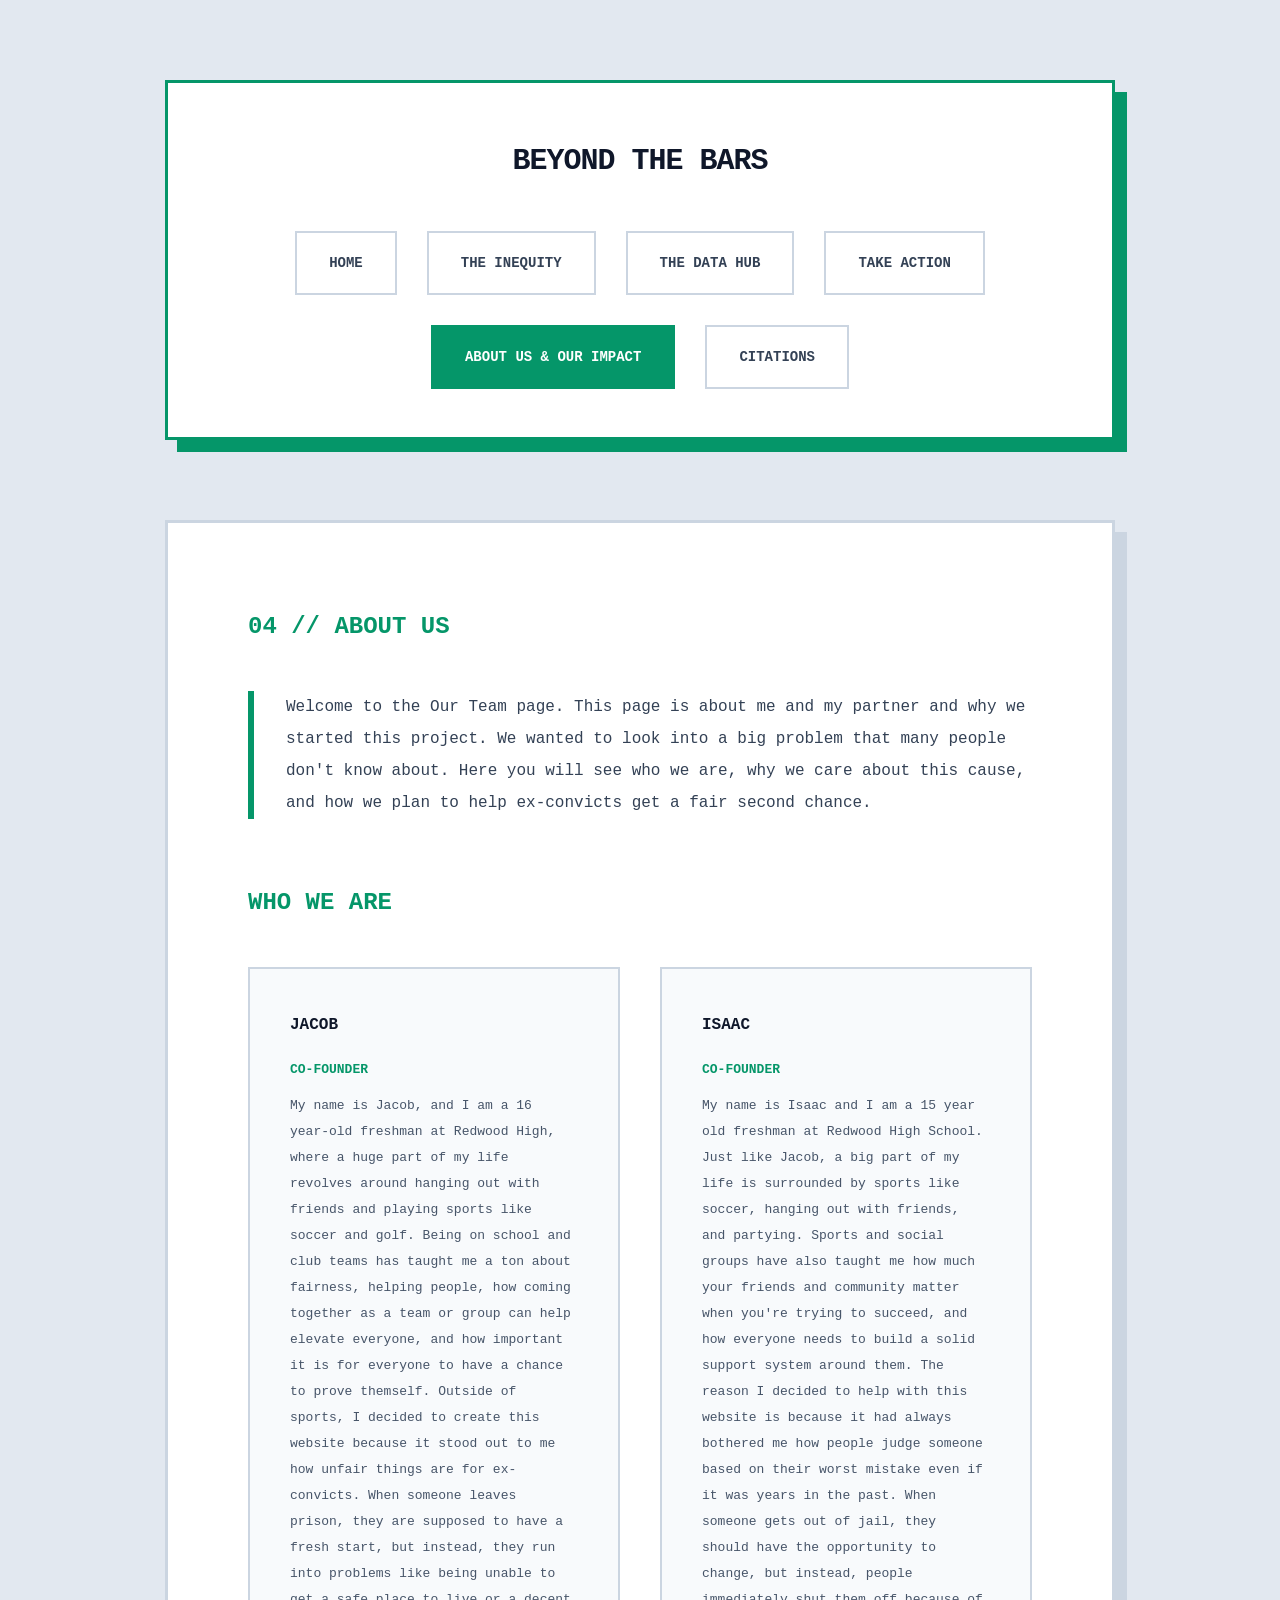
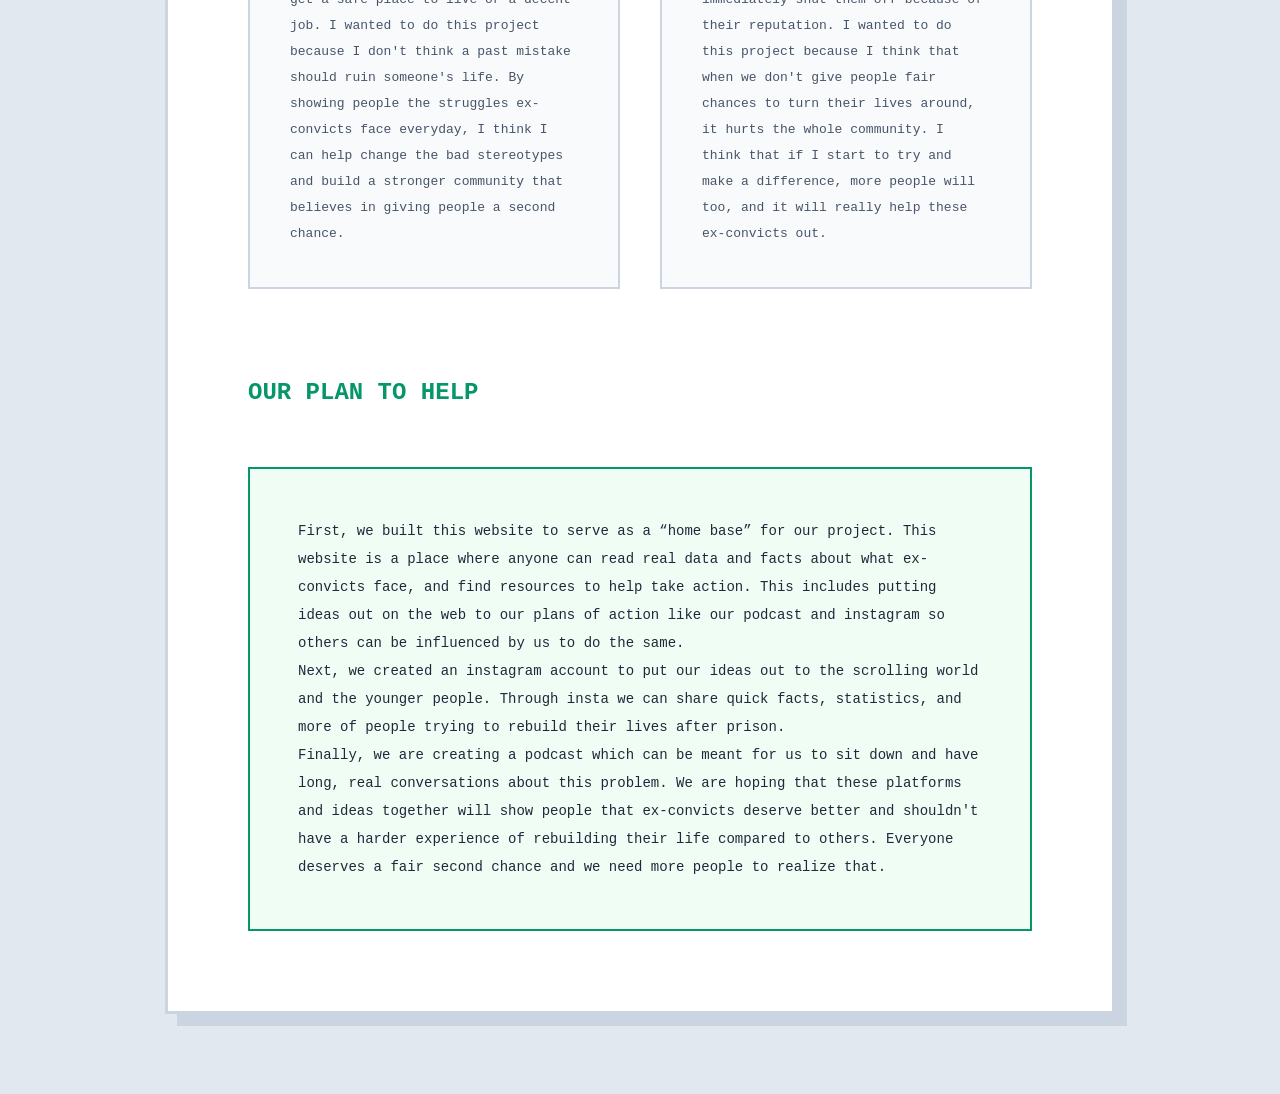
==== commit 6b58c55d: "changes" ====
--- a/about.html
+++ b/about.html
@@ -52,11 +52,6 @@
 
         <p id="detail-text">Finally, we are creating a podcast which can be meant for us to sit down and have long, real conversations about this problem. We are hoping that these platforms and ideas together will show people that ex-convicts deserve better and shouldn't have a harder experience of rebuilding their life compared to others. Everyone deserves a fair second chance and we need more people to realize that.</p>
     </div>
-    
-    <div class="home-card-images" style="margin-top: 60px;">
-        <img src="image_b9d9db.png" alt="Hiring barriers" class="card-photo">
-        <img src="B3670EBD-22E5-4513-84E0-EB4844BD3084.png" alt="Second Chances logo" class="card-photo">
-    </div>
 </main>
 
 </body>
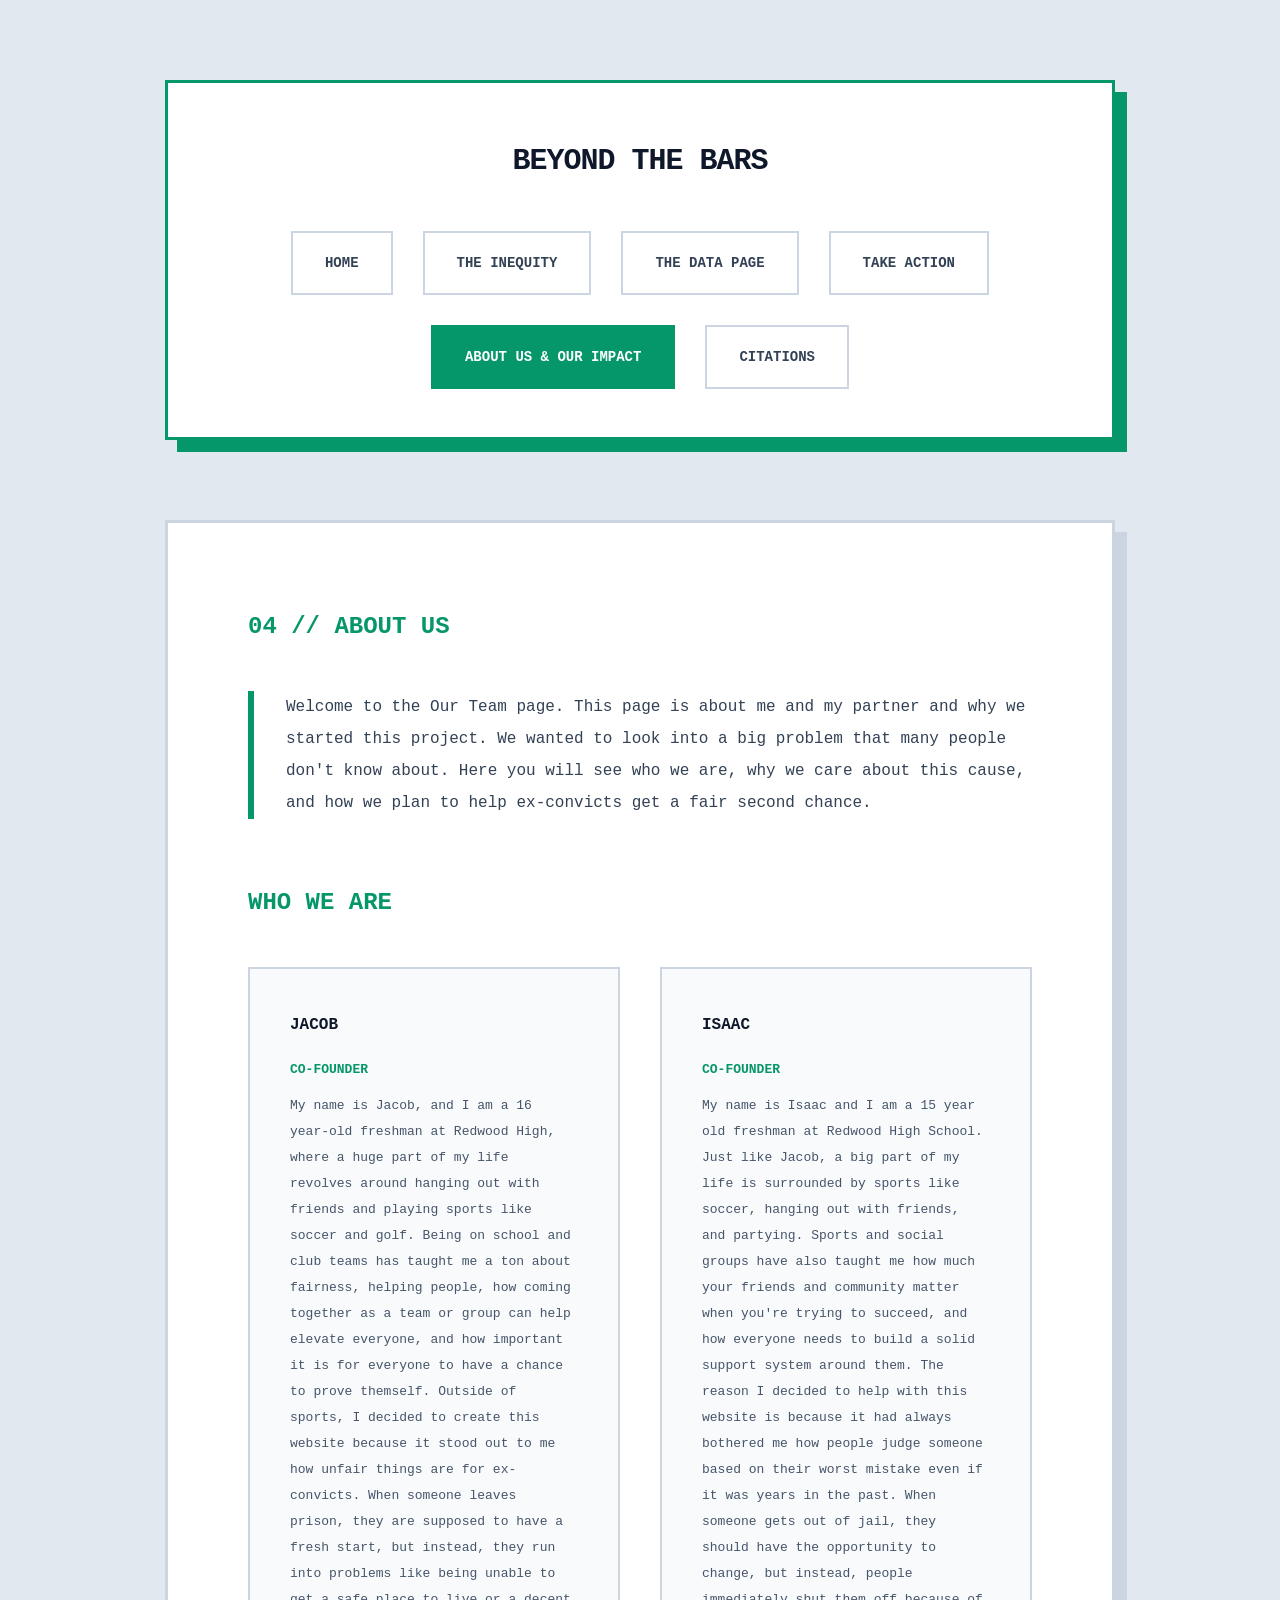
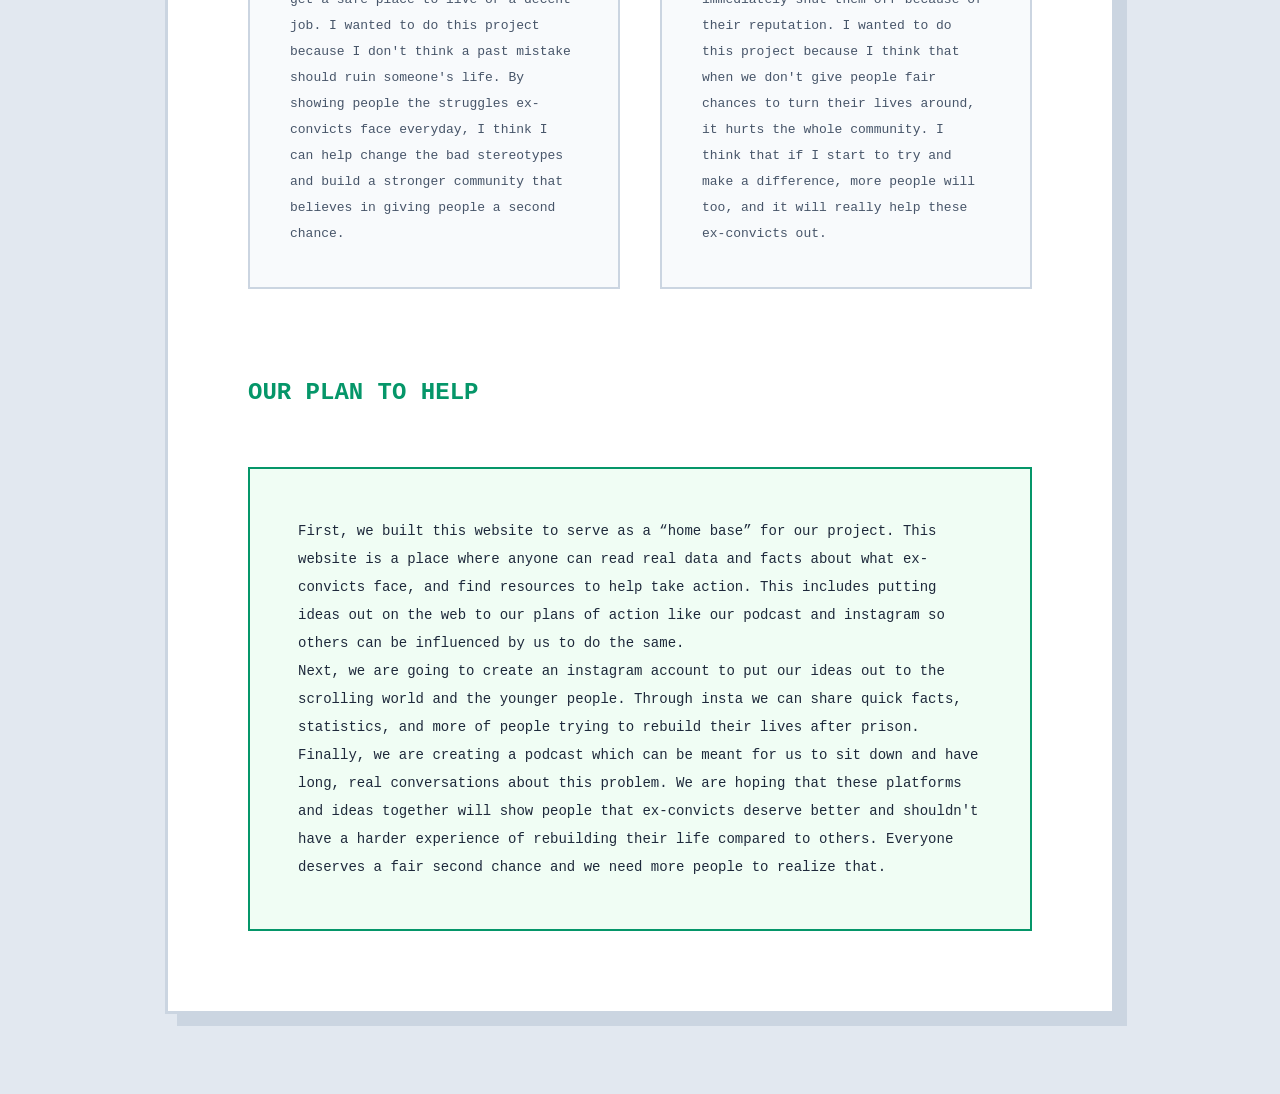
==== commit ab045930: "changes" ====
--- a/about.html
+++ b/about.html
@@ -13,7 +13,7 @@
     <nav class="nav-links">
         <a href="index.html">Home</a>
         <a href="inequity.html">The Inequity</a>
-        <a href="data.html">The Data Hub</a>
+        <a href="data.html">The Data Page</a>
         <a href="action.html">Take Action</a>
         <a href="about.html" class="active">About Us & Our Impact</a>
         <a href="citations.html">Citations</a>
@@ -48,7 +48,7 @@
     <div class="detail-display-panel active">
         <p id="detail-text">First, we built this website to serve as a “home base” for our project. This website is a place where anyone can read real data and facts about what ex-convicts face, and find resources to help take action. This includes putting ideas out on the web to our plans of action like our podcast and instagram so others can be influenced by us to do the same.</p>
 
-        <p id="detail-text">Next, we created an instagram account to put our ideas out to the scrolling world and the younger people. Through insta we can share quick facts, statistics, and more of people trying to rebuild their lives after prison.</p>
+        <p id="detail-text">Next, we are going to create an instagram account to put our ideas out to the scrolling world and the younger people. Through insta we can share quick facts, statistics, and more of people trying to rebuild their lives after prison.</p>
 
         <p id="detail-text">Finally, we are creating a podcast which can be meant for us to sit down and have long, real conversations about this problem. We are hoping that these platforms and ideas together will show people that ex-convicts deserve better and shouldn't have a harder experience of rebuilding their life compared to others. Everyone deserves a fair second chance and we need more people to realize that.</p>
     </div>
--- a/styles.css
+++ b/styles.css
@@ -248,3 +248,16 @@
     font-size: 14px;
     line-height: 2.0;
 }
+/* 1. This hides the drop-down panel by default */
+.question-list .inline-panel {
+    display: none;
+    padding: 20px;
+    background-color: #ffffff;
+    border-top: 2px solid #000000;
+    margin-top: 15px;
+}
+
+/* 2. This forces the panel to display when the card is clicked/selected */
+.question-list .interactive-card.selected .inline-panel {
+    display: block !important;
+}
